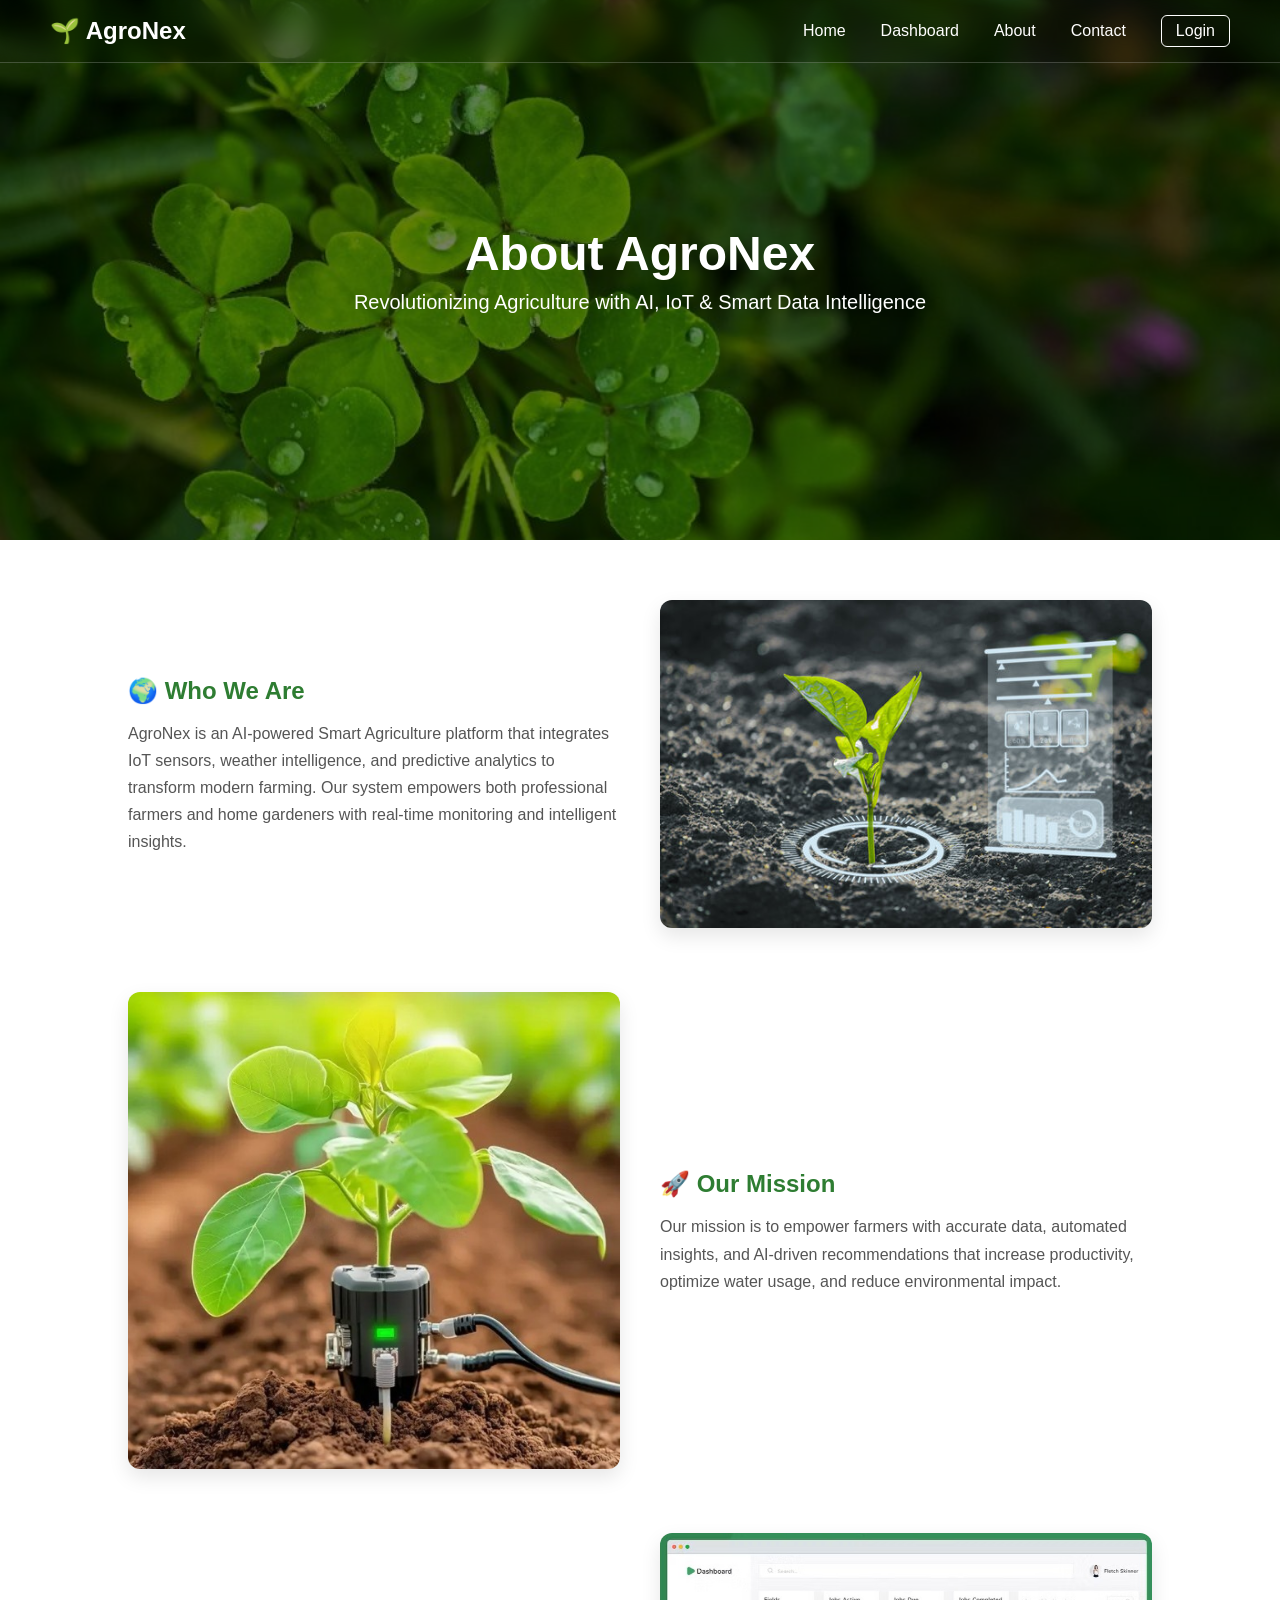
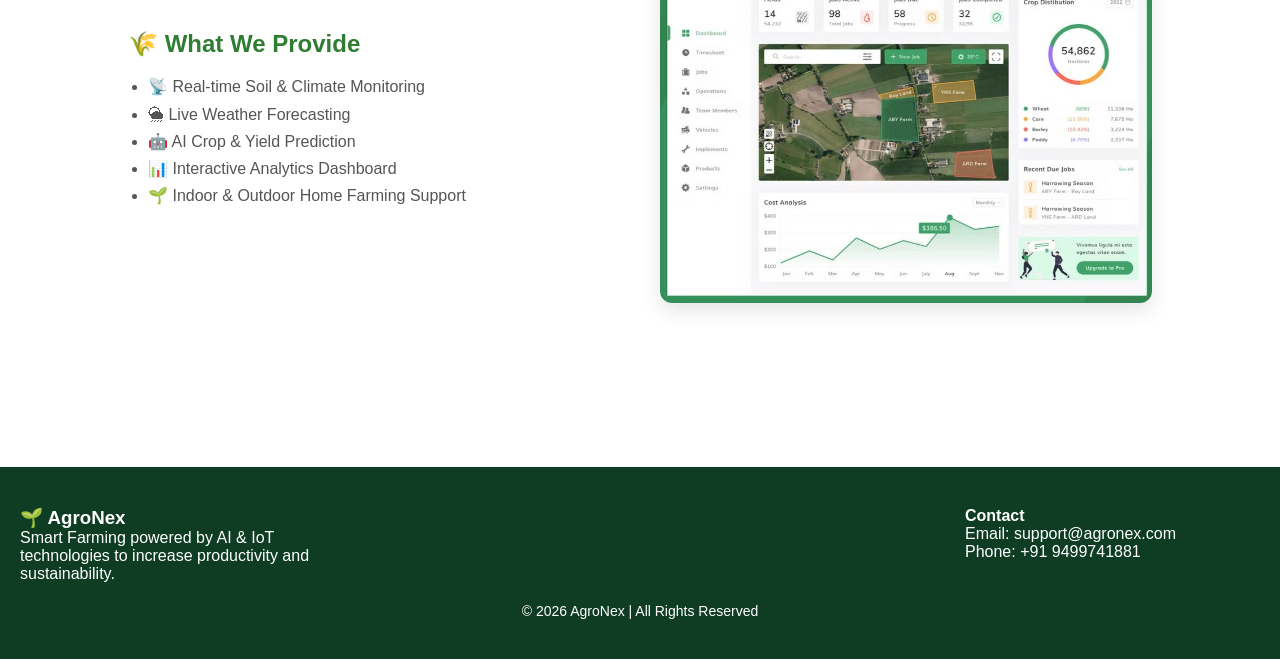
==== templates/about.html @ d81567bb "Initial commit - AgroNex Django project" ====
<!DOCTYPE html>
<html>
<head>
<title>About - AgroNex</title>
<link rel="stylesheet" href="/static/css/style.css">
</head>
<body>

<nav class="navbar">
  <div class="logo">🌱 AgroNex</div>
  <div class="nav-links" id="navLinks">
    <a href="/">Home</a>
    <a href="dashboard">Dashboard</a>
    <a href="about">About</a>
    <a href="contact">Contact</a>
    <a href="login" class="login-highlight">Login</a>
  </div>
</nav>

<!-- HERO SECTION -->
<section class="hero-about">
  <div class="hero-content">
    <h1>About AgroNex</h1>
    <p>Revolutionizing Agriculture with AI, IoT & Smart Data Intelligence</p>
  </div>
</section>

<!-- ABOUT CONTENT -->
<section class="page">

  <div class="about-section">
    <div class="about-text">
      <h2>🌍 Who We Are</h2>
      <p>
        AgroNex is an AI-powered Smart Agriculture platform that integrates
        IoT sensors, weather intelligence, and predictive analytics to
        transform modern farming. Our system empowers both professional
        farmers and home gardeners with real-time monitoring and intelligent insights.
      </p>
    </div>
    <div class="about-image">
      <img src="/static/images/smart_farming.jpg" alt="Smart Farming">
    </div>
  </div>

  <div class="about-section reverse">
    <div class="about-text">
      <h2>🚀 Our Mission</h2>
      <p>
        Our mission is to empower farmers with accurate data, automated insights,
        and AI-driven recommendations that increase productivity, optimize water usage,
        and reduce environmental impact.
      </p>
    </div>
    <div class="about-image">
      <img src="/static/images/iot.jpeg" alt="IoT Agriculture">
    </div>
  </div>

  <div class="about-section">
    <div class="about-text">
      <h2>🌾 What We Provide</h2>
      <ul>
        <li>📡 Real-time Soil & Climate Monitoring</li>
        <li>🌦 Live Weather Forecasting</li>
        <li>🤖 AI Crop & Yield Prediction</li>
        <li>📊 Interactive Analytics Dashboard</li>
        <li>🌱 Indoor & Outdoor Home Farming Support</li>
      </ul>
    </div>
    <div class="about-image">
      <img src="/static/images/dashboard.jpg" alt="Analytics Dashboard">
    </div>
  </div>

</section>

<footer class="footer">
  <div class="footer-container">
    <div>
      <h3>🌱 AgroNex</h3>
      <p>Smart Farming powered by AI & IoT technologies to increase productivity and sustainability.</p>
    </div>
     <div></div>
    <div></div>
    <div>
      <h4>Contact</h4>
      <p>Email: support@agronex.com</p>
      <p>Phone: +91 9499741881</p>
    </div>
  </div>
  <p class="copyright">© 2026 AgroNex | All Rights Reserved</p>
</footer>

</body>
</html>
---- static/css/style.css ----
html, body {
    margin:0;
    padding:0;
    height:100%;
}
/* ===== Dashboard Modern Upgrade ===== */

.dashboard-header {
    display: flex;
    justify-content: space-between;
    align-items: center;
    margin-bottom: 30px;
}

.dashboard-header input {
    padding: 10px 15px;
    border-radius: 8px;
    border: 1px solid #ccc;
    width: 250px;
}

.summary-cards {
    display: grid;
    grid-template-columns: repeat(auto-fit, minmax(200px, 1fr));
    gap: 20px;
    margin-bottom: 40px;
}

.summary-card {
    background: white;
    padding: 25px;
    border-radius: 14px;
    box-shadow: 0 8px 20px rgba(0,0,0,0.08);
    transition: 0.3s;
}

.summary-card:hover {
    transform: translateY(-5px);
}

.summary-card h4 {
    color: #555;
    margin-bottom: 10px;
}

.summary-card p {
    font-size: 28px;
    font-weight: bold;
    color: #14532d;
}

.dashboard-grid {
    display: grid;
    grid-template-columns: repeat(auto-fit, minmax(250px, 1fr));
    gap: 25px;
}

.dash-card {
    background: white;
    padding: 30px;
    border-radius: 14px;
    box-shadow: 0 8px 20px rgba(0,0,0,0.08);
    transition: 0.3s ease;
}

.dash-card:hover {
    transform: translateY(-6px);
}

*{
    margin: 0;
    padding: 0;
    box-sizing: border-box;
    font-family: "Segoe UI", sans-serif;
}

body{
    background:#f4f9f400;
    color:#222;
}
.navbar {
    position: fixed;
    top: 0;
    left: 0;
    width: 100%;

    display: flex;
    align-items: center;
    justify-content: space-between;
    padding: 15px 50px;

    background: rgba(0, 0, 0, 0.158); /* translucent */
    backdrop-filter: blur(12px);          /* glass blur */
    -webkit-backdrop-filter: blur(12px);

    border-bottom: 1px solid rgba(255, 255, 255, 0.2);
    z-index: 1000;
}

/* Logo */
.logo {
    font-size: 24px;
    font-weight: bold;
    color: rgb(255, 255, 255);
}

/* Nav container */
.nav-links {
    display: flex;
    align-items: center;
    gap: 35px;              /* space between buttons */
    margin-left: auto;      /* THIS forces it to right */
}

/* All nav links */
.nav-links a {
    text-decoration: none;
    color: rgb(255, 254, 254);
    font-weight: 500;
    transition: 0.3s ease;
}

/* Hover effect */
.nav-links a:hover {
    color: #c8e6c9;
}

/* Login highlight */
.login-highlight {
    border: 1px solid white;
    padding: 6px 14px;
    border-radius: 6px;
}
.bg-video {
    position: absolute;
    top: 0;
    left: 0;
    width: 100%;
    height: 100%;
    object-fit: cover;
    z-index: -2;
}

.hero-overlay {
    position: absolute;
    width: 100%;
    height: 100%;
    background: rgba(0, 0, 0, 0.377);
    top: 0;
    left: 0;
    z-index: -1;
}
.hero{
    position: relative;
    min-height: 100vh;
    width: 100%;
    display:flex;
    flex-direction:column;
    justify-content:center;
    align-items:center;
    text-align:center;
    color:white;
    overflow:hidden;
}
.hero h1{
    font-family: "Helvetica Neue", Helvetica, Arial, sans-serif;
    font-size:48px;
    margin-bottom:15px;
    font-weight:700;
    letter-spacing: -1Opx;
}
/* HERO SECTION */
.hero-about {
    height: 60vh;
    background: url('/static/images/clover.jpg') center/cover no-repeat;
    display: flex;
    align-items: center;
    justify-content: center;
    text-align: center;
    color: white;
    position: relative;
}

.hero-about::after {
    content: "";
    position: absolute;
    width: 100%;
    height: 100%;
    background: rgba(0,0,0,0.5);
    top: 0;
    left: 0;
}

.hero-content {
    position: relative;
    z-index: 2;
}

.hero-content h1 {
    font-size: 48px;
}

.hero-content p {
    font-size: 20px;
    margin-top: 10px;
}

/* ABOUT SECTION */
.page {
    padding: 60px 10%;
}

.about-section {
    display: flex;
    align-items: center;
    gap: 40px;
    margin-bottom: 60px;
}

.about-section.reverse {
    flex-direction: row-reverse;
}

.about-text {
    flex: 1;
}

.about-text h2 {
    margin-bottom: 15px;
    color: #2e7d32;
}

.about-text p, .about-text ul {
    font-size: 16px;
    line-height: 1.7;
    color: #555;
}

.about-text ul {
    padding-left: 20px;
}

.about-image {
    flex: 1;
}

.about-image img {
    width: 100%;
    border-radius: 12px;
    box-shadow: 0 8px 20px rgba(0,0,0,0.1);
}

/* RESPONSIVE */
@media (max-width: 768px) {
    .about-section {
        flex-direction: column;
    }
}

.btn{
    background:#22c55e;
    color:white;
    padding:10px 20px;
    border:none;
    text-decoration:none;
    border-radius:6px;
    cursor:pointer;
    transition:0.3s;
}
.btn:hover{
    background:#16a34a;
}
.features{
    display:grid;
    grid-template-columns:repeat(auto-fit,minmax(250px,1fr));
    gap:20px;
    padding:60px 40px;
}
.card{
    background:white;
    padding:25px;
    border-radius:10px;
    box-shadow:0 10px 25px rgba(0,0,0,0.08);
    transition:0.3s;
}
.card:hover{
    transform:translateY(-5px);
}
.dashboard {
    display: flex;
    flex-direction: column;
    gap: 30px;
    padding: 40px;
}

.horizontal-card {
    display: flex;
    align-items: center;
    gap: 30px;
    background: #ffffff;
    padding: 30px;
    border-radius: 14px;
    box-shadow: 0 8px 20px rgba(0,0,0,0.08);
    transition: 0.3s ease;
}

.horizontal-card:hover {
    transform: translateY(-5px);
}

.card-image img {
    width: 170px;
    height: 170px;
    object-fit: cover;
    border-radius: 12px;
}

.card-content {
    text-align: left;
}

.card-value {
    font-size: 38px;
    font-weight: bold;
    margin: 10px 0;
}

.green { color: #2e7d32; }
.orange { color: #ef6c00; }
.blue { color: #1565c0; }
.purple { color: #6a1b9a; }

.card-content p {
    font-size: 15px;
    color: #555;
    line-height: 1.6;
}

/* Responsive */
@media (max-width: 768px) {
    .horizontal-card {
        flex-direction: column;
        text-align: center;
    }

    .card-content {
        text-align: center;
    }
}
.form-box{
    background:white;
    padding:40px;
    width:350px;
    border-radius:12px;
    box-shadow:0 15px 30px rgba(0,0,0,0.1);
}
.center{
    display:flex;
    flex-direction:column;
    align-items:center;
    justify-content:center;
    min-height:100vh;
}
input,textarea{
    width:100%;
    padding:12px;
    margin:10px 0;
    border-radius:6px;
    border:1px solid #ccc;
}
.footer{
    background:#0f3d24;
    color:white;
    padding:40px 20px;
    margin-top:40px;
}
.footer-container{
    display:grid;
    grid-template-columns:repeat(auto-fit,minmax(200px,1fr));gap:20px;
}
.footer a{
    color:#bbf7d0;
    text-decoration:none;
}
.footer a:hover{
    text-decoration:underline;
}
.copyright{
    text-align:center;
    margin-top:20px;
    font-size:14px;
}
@media(max-width:768px){
.nav-links{display:none;
    flex-direction:column;
    background:#14532d;
    position:absolute;
    top:60px;
    right:0;
    width:200px;
    padding:20px;
}
.nav-links.active{
    display:flex;
}
.menu{
    display:block;
}
.hero h1{
    font-size:32px;
}
}
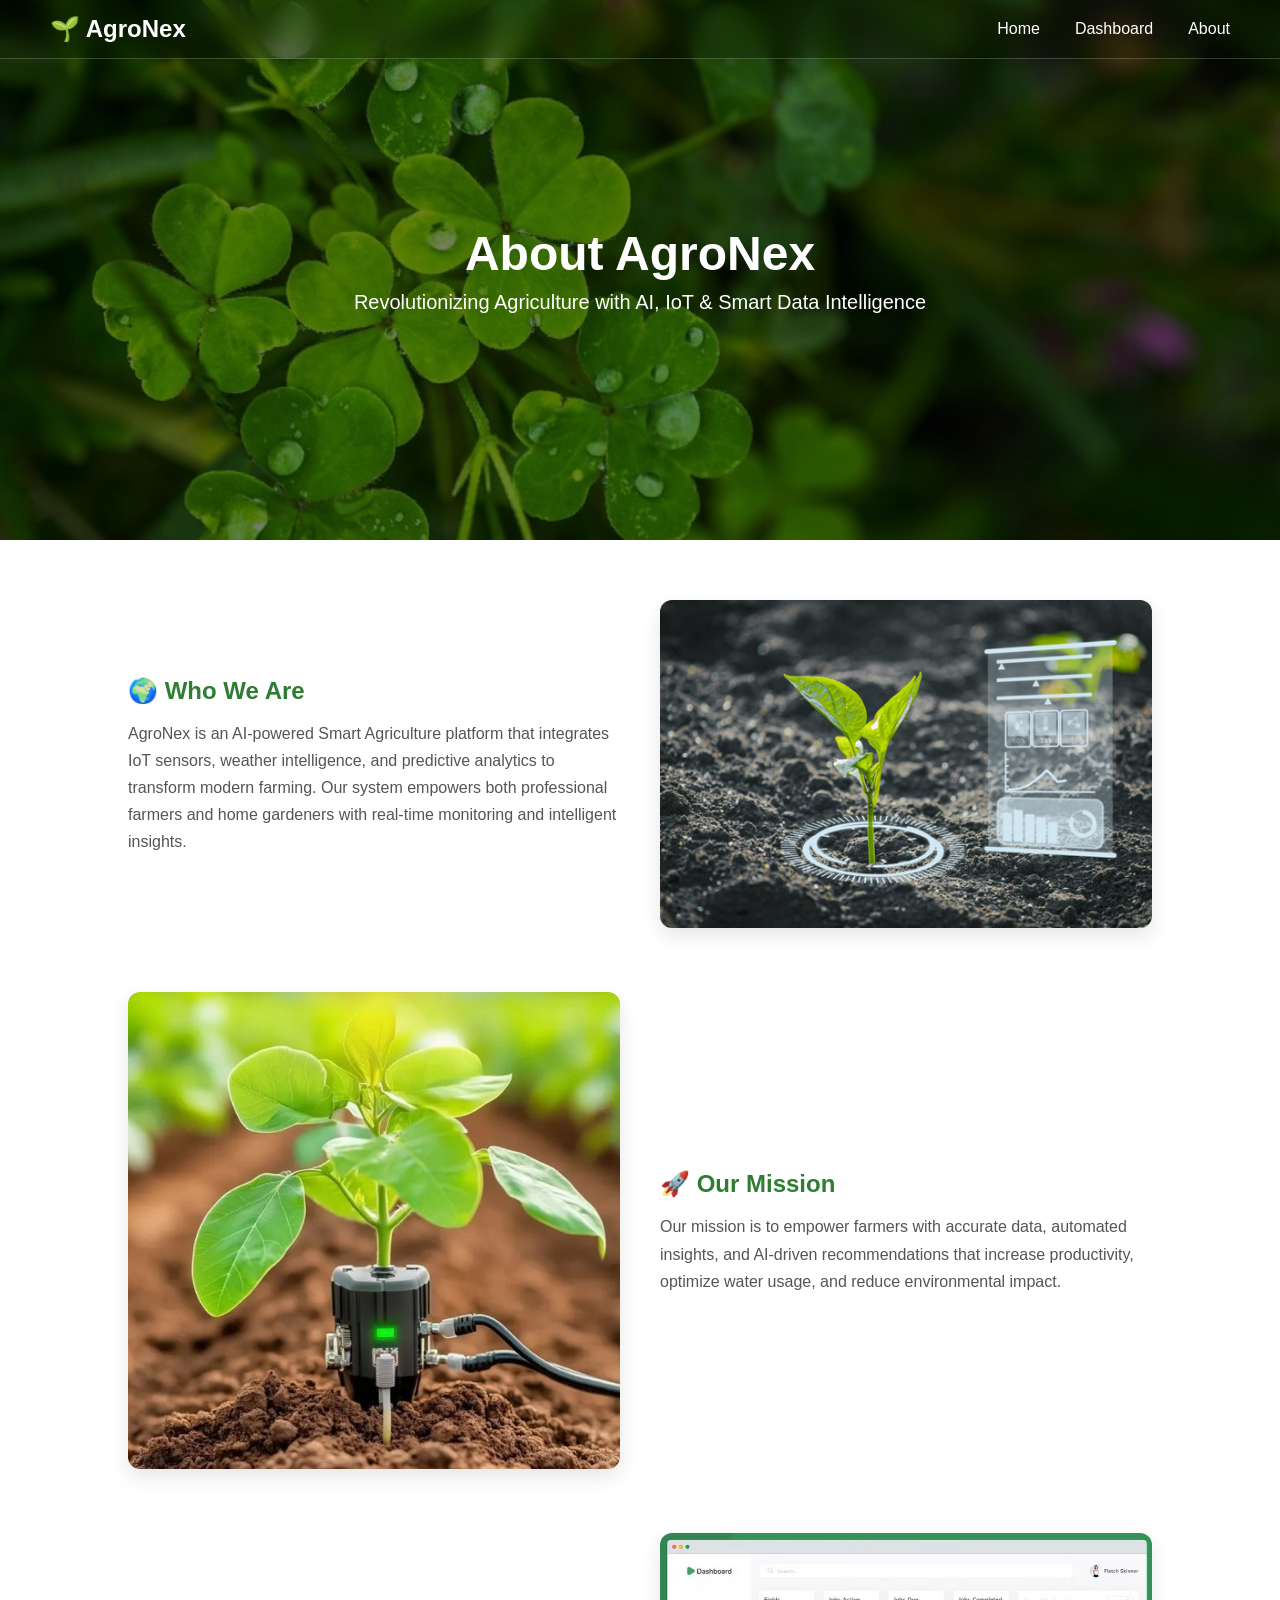
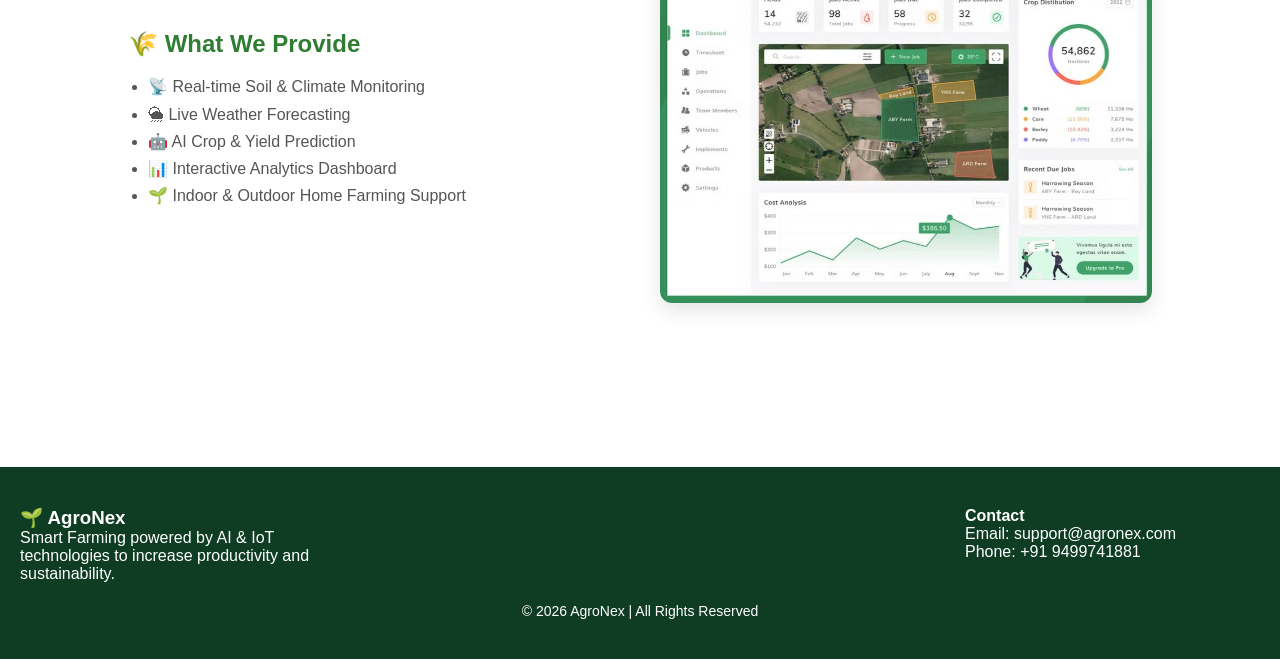
==== commit 17e286cf: "Updated navbar fix" ====
--- a/templates/about.html
+++ b/templates/about.html
@@ -8,12 +8,11 @@
 
 <nav class="navbar">
   <div class="logo">🌱 AgroNex</div>
-  <div class="nav-links" id="navLinks">
+  <div class="menu" onclick="toggleMenu()">☰</div>
+    <div class="nav-links" id="navLinks">
     <a href="/">Home</a>
     <a href="dashboard">Dashboard</a>
     <a href="about">About</a>
-    <a href="contact">Contact</a>
-    <a href="login" class="login-highlight">Login</a>
   </div>
 </nav>
 
--- a/static/css/style.css
+++ b/static/css/style.css
@@ -390,6 +390,13 @@
     margin-top:20px;
     font-size:14px;
 }
+/* Hide hamburger on desktop */
+.menu{
+    display:none;
+    font-size:28px;
+    color:white;
+    cursor:pointer;
+}
 @media(max-width:768px){
 .nav-links{display:none;
     flex-direction:column;
@@ -404,9 +411,16 @@
     display:flex;
 }
 .menu{
-    display:block;
+    display:block;   /* show hamburger only on mobile */
 }
 .hero h1{
     font-size:32px;
 }
 }
+
+/* Dashboard Navbar Solid Green */
+.dashboard-page .navbar {
+    background: #14532d !important;  /* solid green */
+    backdrop-filter: none;
+    -webkit-backdrop-filter: none;
+}
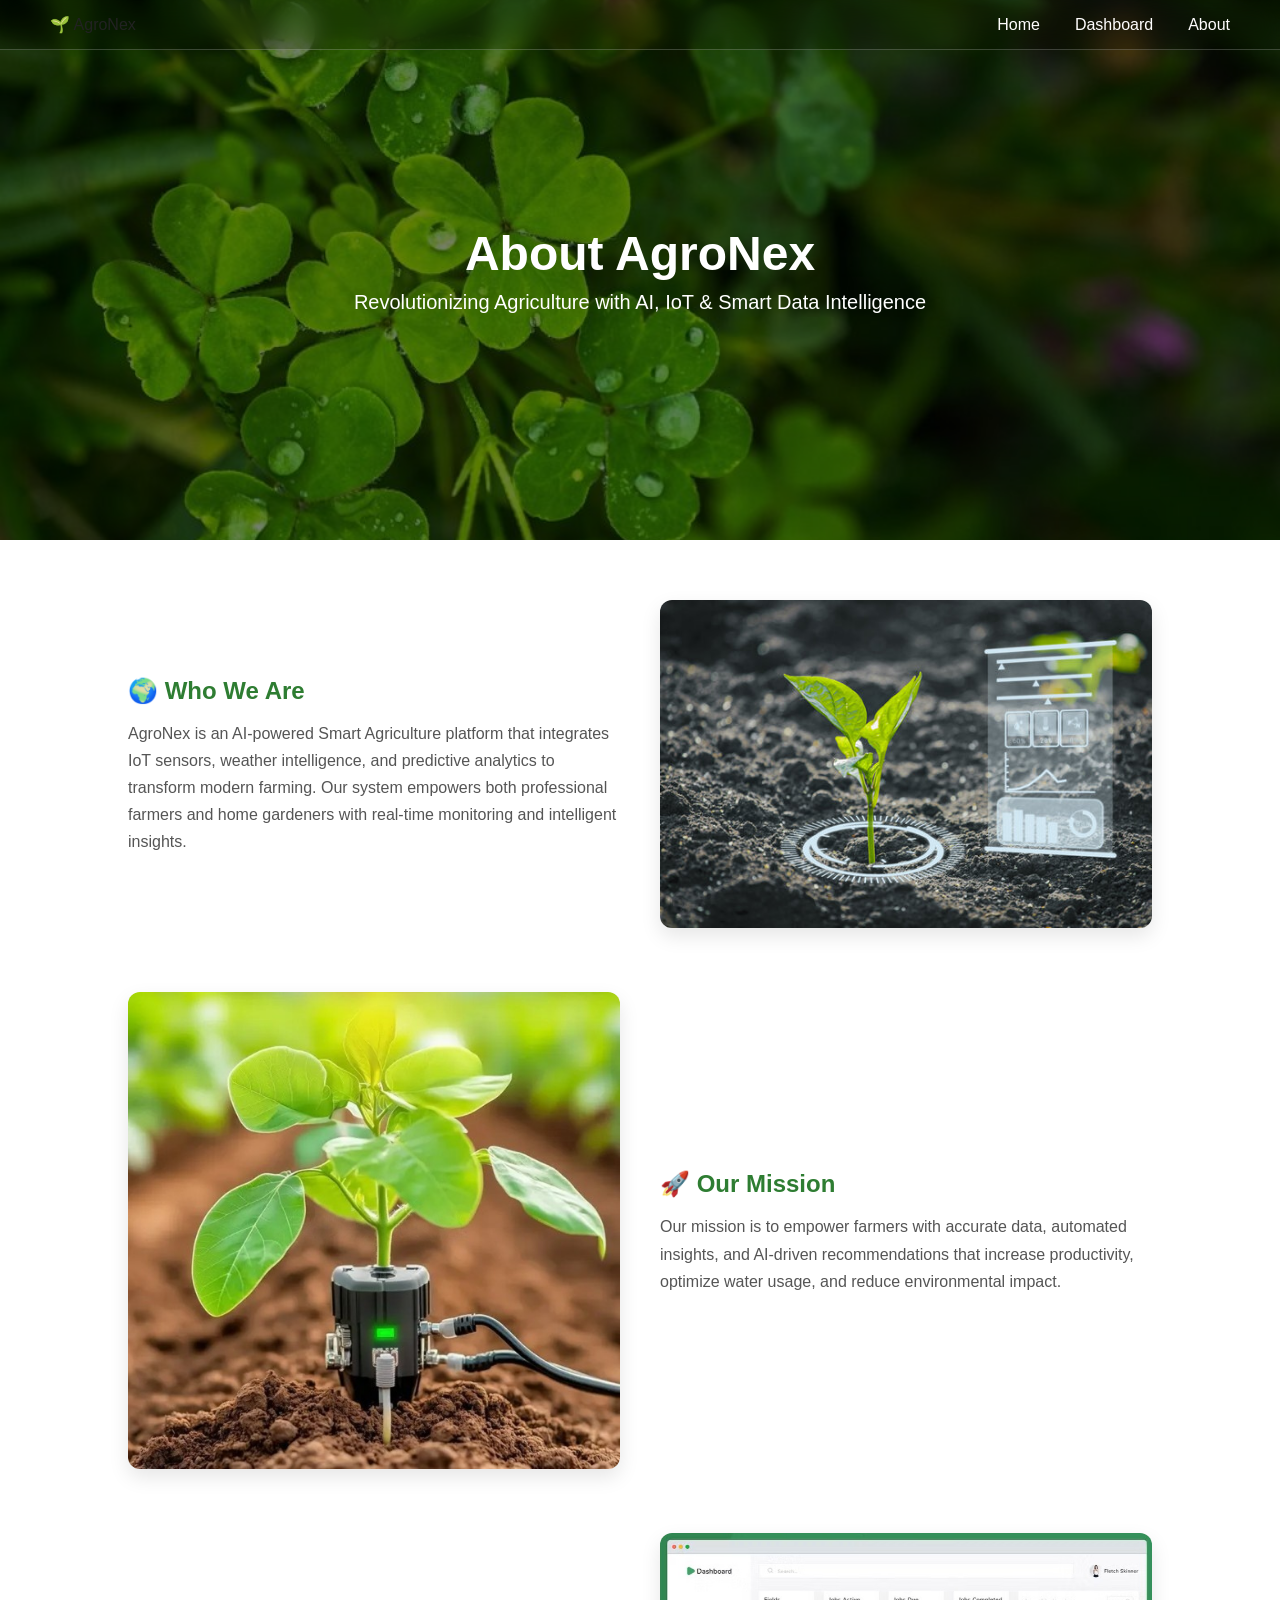
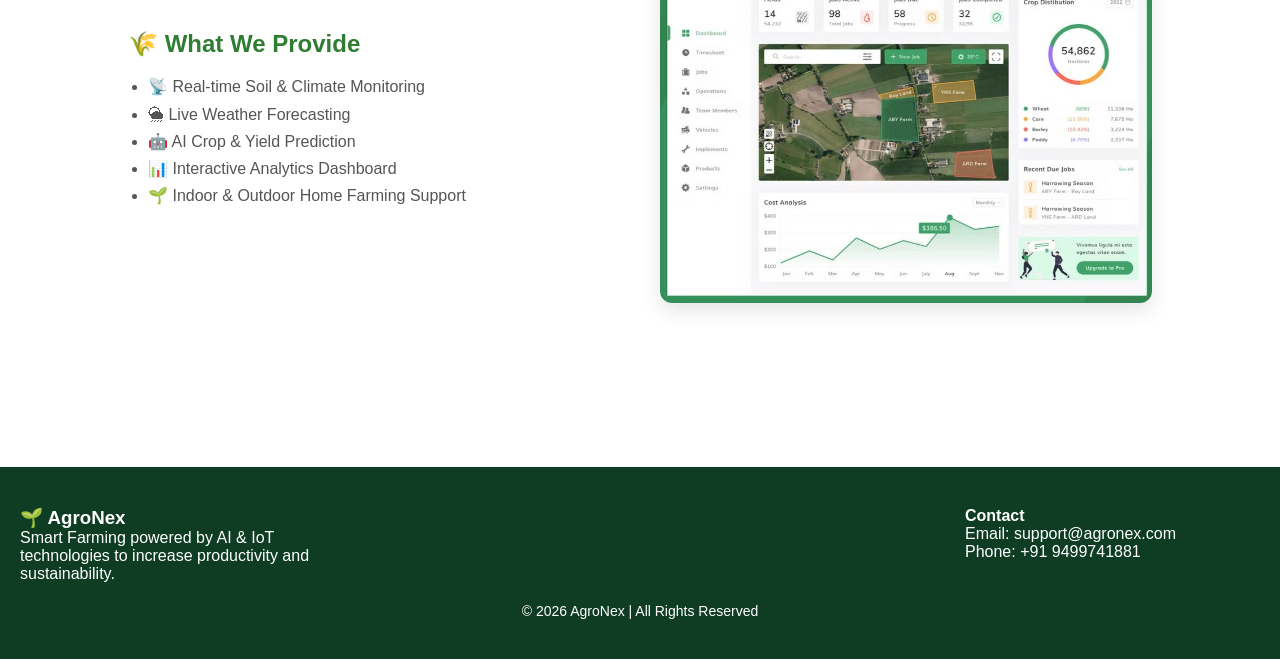
==== commit 2faf4dc1: "Updated navbar fix" ====
--- a/templates/about.html
+++ b/templates/about.html
@@ -17,7 +17,7 @@
 </nav>
 
 <!-- HERO SECTION -->
-<section class="hero-about">
+<section class="hero-about reveal">
   <div class="hero-content">
     <h1>About AgroNex</h1>
     <p>Revolutionizing Agriculture with AI, IoT & Smart Data Intelligence</p>
@@ -27,7 +27,7 @@
 <!-- ABOUT CONTENT -->
 <section class="page">
 
-  <div class="about-section">
+  <div class="about-section reveal">
     <div class="about-text">
       <h2>🌍 Who We Are</h2>
       <p>
@@ -37,12 +37,12 @@
         farmers and home gardeners with real-time monitoring and intelligent insights.
       </p>
     </div>
-    <div class="about-image">
+    <div class="about-image zoom">
       <img src="/static/images/smart_farming.jpg" alt="Smart Farming">
     </div>
   </div>
 
-  <div class="about-section reverse">
+  <div class="about-section reverse reveal-left">
     <div class="about-text">
       <h2>🚀 Our Mission</h2>
       <p>
@@ -51,12 +51,12 @@
         and reduce environmental impact.
       </p>
     </div>
-    <div class="about-image">
+    <div class="about-image zoom">
       <img src="/static/images/iot.jpeg" alt="IoT Agriculture">
     </div>
   </div>
 
-  <div class="about-section">
+  <div class="about-section reveal">
     <div class="about-text">
       <h2>🌾 What We Provide</h2>
       <ul>
@@ -67,14 +67,14 @@
         <li>🌱 Indoor & Outdoor Home Farming Support</li>
       </ul>
     </div>
-    <div class="about-image">
+    <div class="about-image zoom">
       <img src="/static/images/dashboard.jpg" alt="Analytics Dashboard">
     </div>
   </div>
 
 </section>
 
-<footer class="footer">
+<footer class="footer reveal">
   <div class="footer-container">
     <div>
       <h3>🌱 AgroNex</h3>
@@ -90,6 +90,6 @@
   </div>
   <p class="copyright">© 2026 AgroNex | All Rights Reserved</p>
 </footer>
-
+<script src="/static/js/main.js"></script>
 </body>
 </html>
--- a/static/css/style.css
+++ b/static/css/style.css
@@ -98,12 +98,11 @@
 }
 
 /* Logo */
-.logo {
-    font-size: 24px;
-    font-weight: bold;
-    color: rgb(255, 255, 255);
-}
-
+.logo img {
+    height: 65px;   /* adjust size here */
+    width: 120px;
+    display: block;
+}
 /* Nav container */
 .nav-links {
     display: flex;
@@ -423,4 +422,38 @@
     background: #14532d !important;  /* solid green */
     backdrop-filter: none;
     -webkit-backdrop-filter: none;
+}
+/* ================= SCROLL ANIMATION ================= */
+
+.reveal {
+    opacity: 0;
+    transform: translateY(60px);
+    transition: all 1s ease;
+}
+
+.reveal.active {
+    opacity: 1;
+    transform: translateY(0);
+}
+
+.reveal-left {
+    opacity: 0;
+    transform: translateX(-80px);
+    transition: all 1s ease;
+}
+
+.reveal-left.active {
+    opacity: 1;
+    transform: translateX(0);
+}
+
+.zoom {
+    opacity: 0;
+    transform: scale(0.8);
+    transition: all 0.8s ease;
+}
+
+.zoom.active {
+    opacity: 1;
+    transform: scale(1);
 }
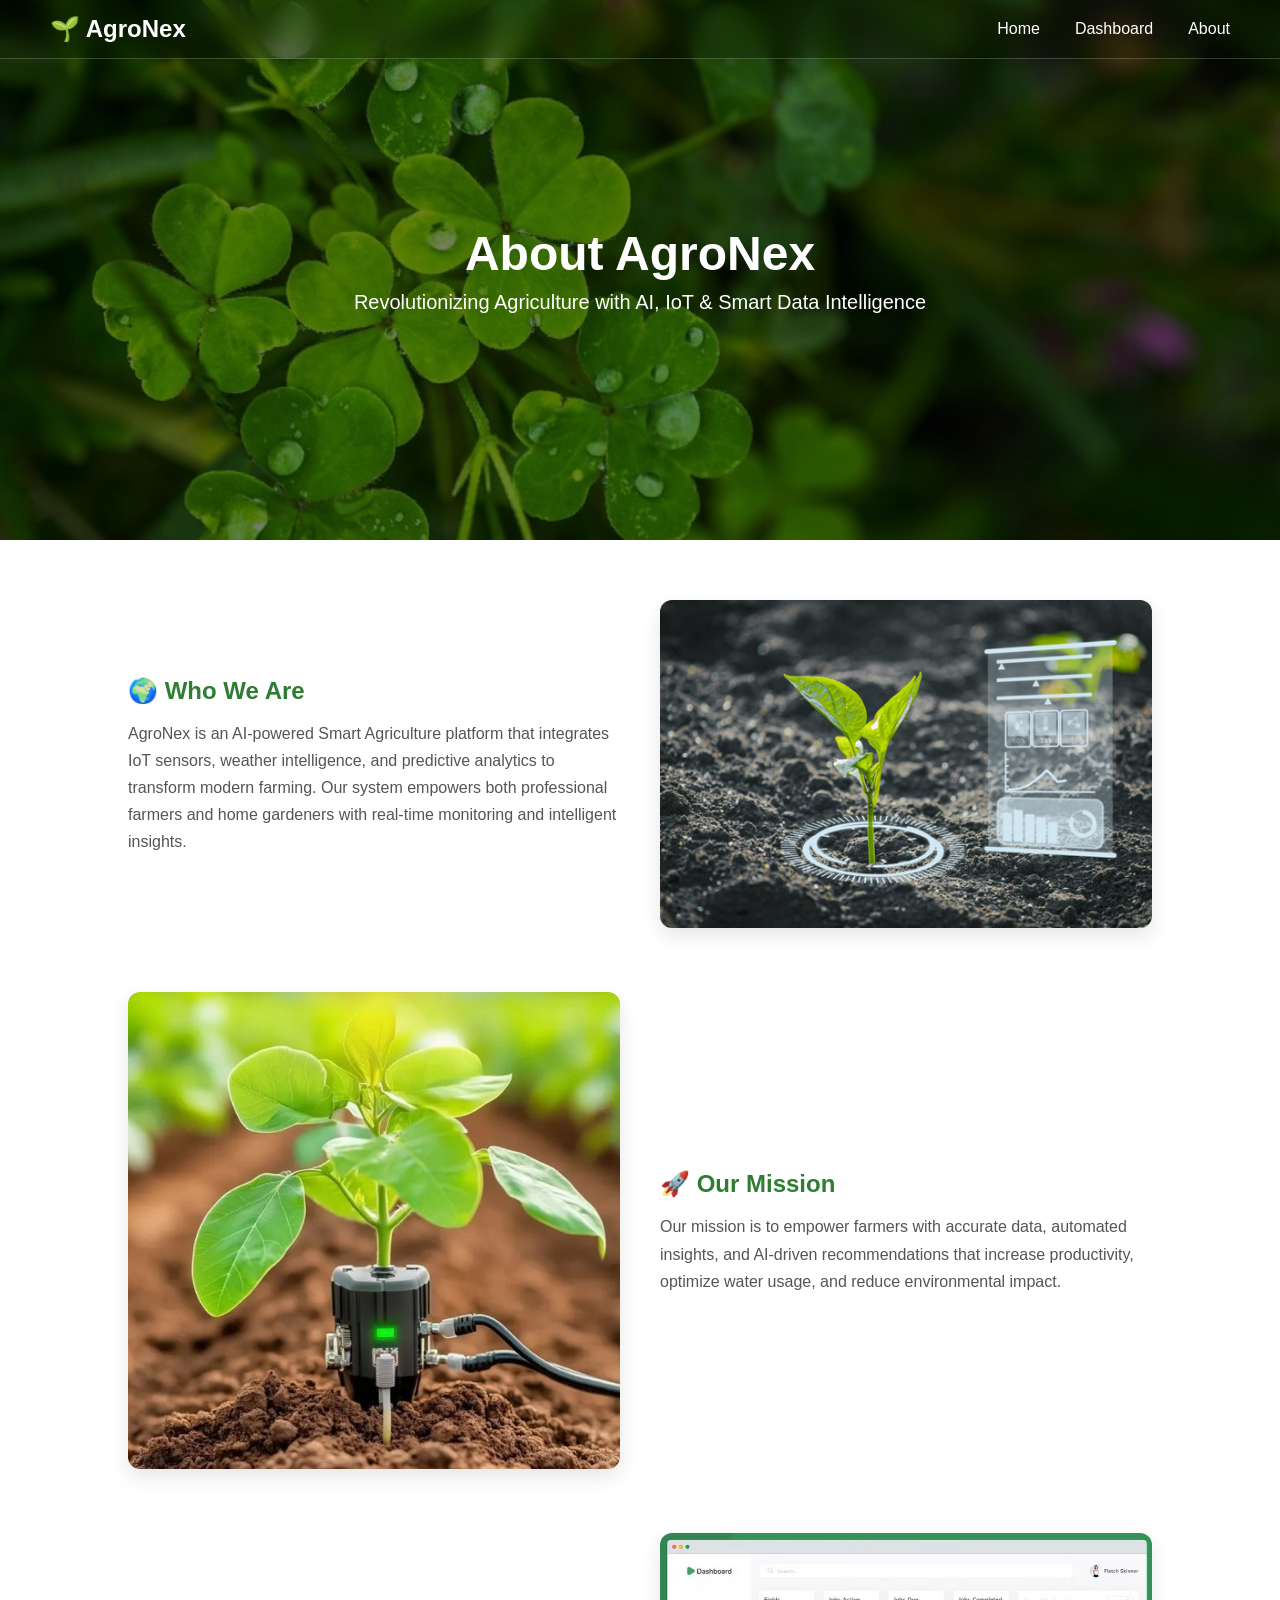
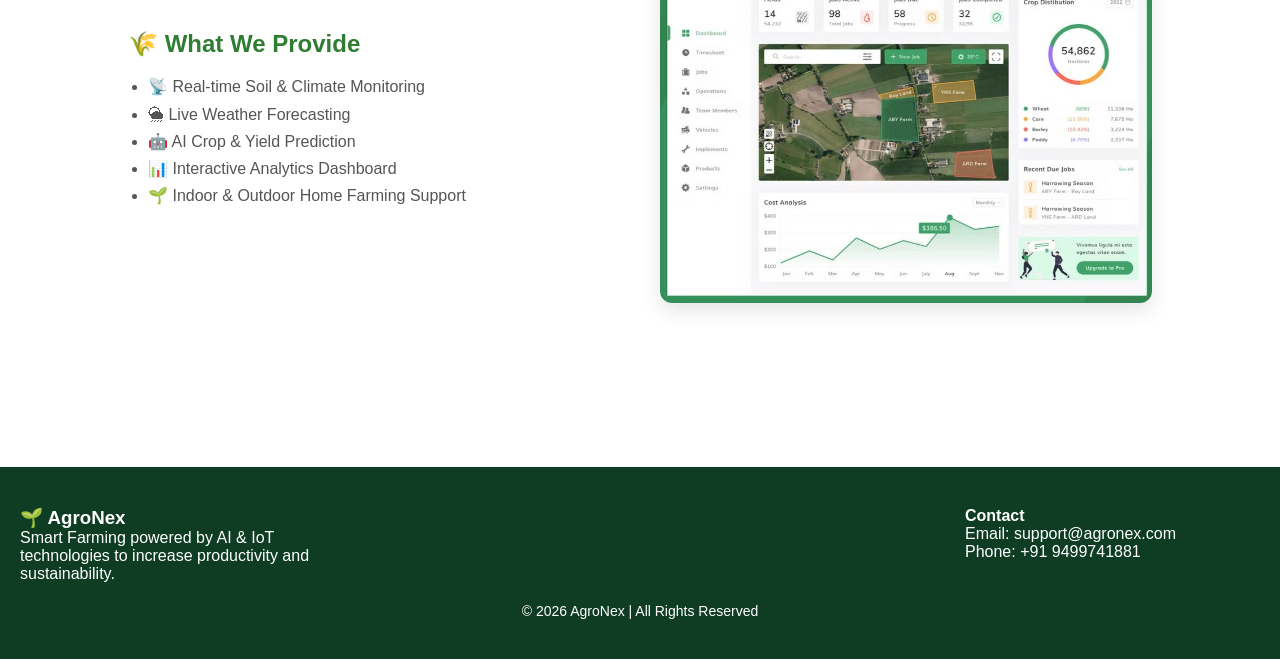
==== commit 39c70def: "Updated navbar fix" ====
--- a/templates/about.html
+++ b/templates/about.html
@@ -7,7 +7,9 @@
 <body>
 
 <nav class="navbar">
-  <div class="logo">🌱 AgroNex</div>
+  <a href="/">
+    <div class="logo">🌱 AgroNex</div>
+  </a>
   <div class="menu" onclick="toggleMenu()">☰</div>
     <div class="nav-links" id="navLinks">
     <a href="/">Home</a>
--- a/static/css/style.css
+++ b/static/css/style.css
@@ -98,10 +98,13 @@
 }
 
 /* Logo */
-.logo img {
-    height: 65px;   /* adjust size here */
-    width: 120px;
-    display: block;
+.logo {
+    font-size: 24px;
+    font-weight: bold;
+    color: rgb(255, 255, 255);
+}
+a{
+    text-decoration: none;
 }
 /* Nav container */
 .nav-links {
